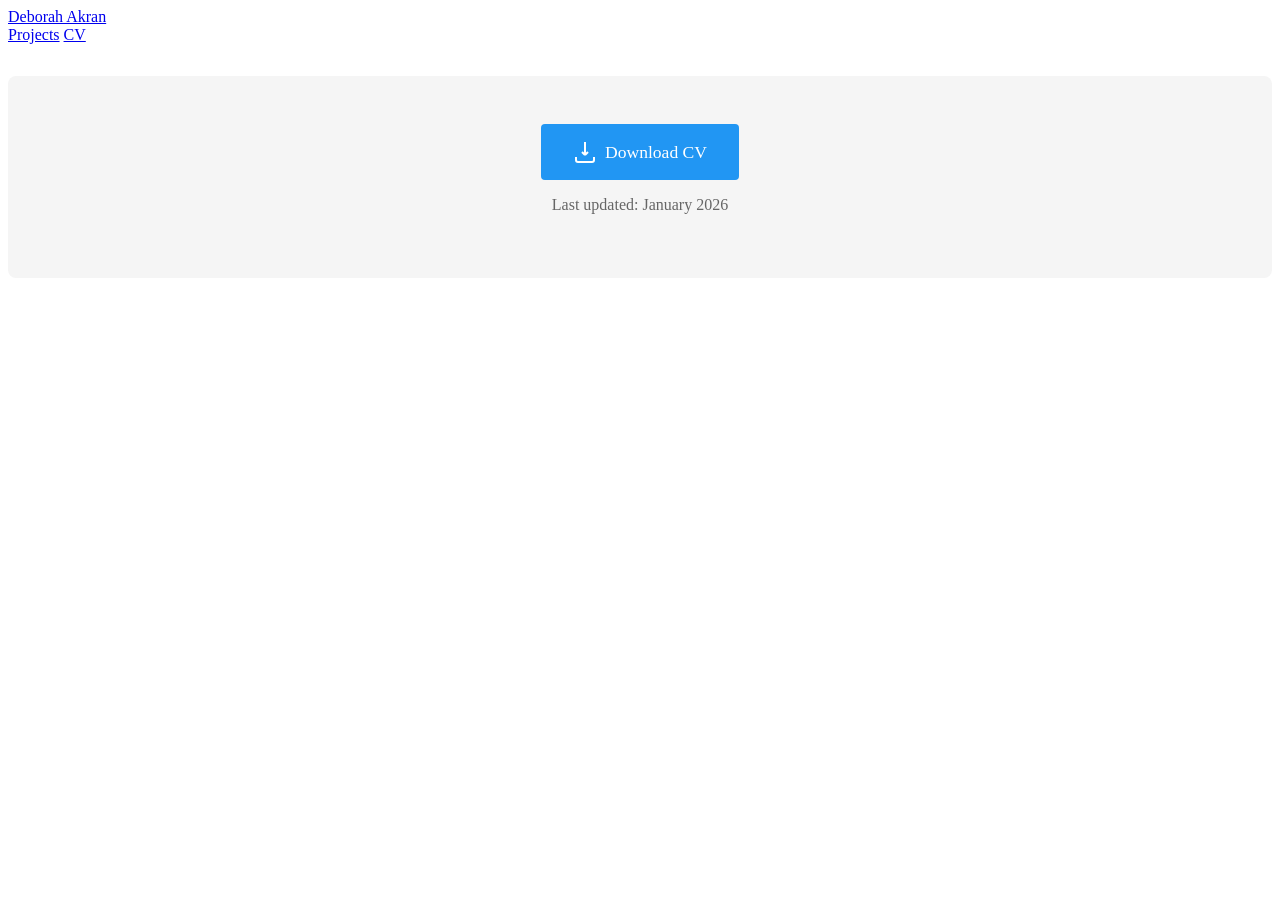
==== cv.html @ d65f22aa "Just updated my name and the last time I updated my resume" ====
<!DOCTYPE html>
<html lang="en">
<head>
    <meta charset="UTF-8">
    <meta name="viewport" content="width=device-width, initial-scale=1.0">
    <title>Academic Profile</title>
    <style>
        /* [Previous styles remain the same] */
        
        .cv-section {
            text-align: center;
            padding: 3rem;
            margin: 2rem 0;
            background: #f5f5f5;
            border-radius: 8px;
        }

        .cv-download-button {
            display: inline-flex;
            align-items: center;
            gap: 0.5rem;
            padding: 1rem 2rem;
            background-color: #2196F3;
            color: white;
            text-decoration: none;
            border-radius: 4px;
            transition: background-color 0.3s;
            font-size: 1.1rem;
        }

        .cv-download-button:hover {
            background-color: #1976D2;
        }

        .cv-icon {
            width: 24px;
            height: 24px;
        }

        .cv-description {
            margin-top: 1rem;
            color: #666;
        }
    </style>
</head>
<body>
    <div class="container">
        <nav>
            <a href="#" class="name-title">Deborah Akran</a>
            <div class="nav-links">
                <a href="#projects">Projects</a>
                <a href="#cv">CV</a>
            </div>
        </nav>

        <!-- Other sections remain the same -->

        <section id="cv" class="cv-section">
            <a href="files/Resume.pdf" class="cv-download-button" target="_blank">
                <svg class="cv-icon" viewBox="0 0 24 24" fill="none" stroke="currentColor" stroke-width="2">
                    <path d="M12 2v13m0 0l-3-3m3 3l3-3M3 17v3a2 2 0 002 2h14a2 2 0 002-2v-3"/>
                </svg>
                Download CV
            </a>
            <p class="cv-description">Last updated: January 2026</p>
        </section>
    </div>
</body>
</html>
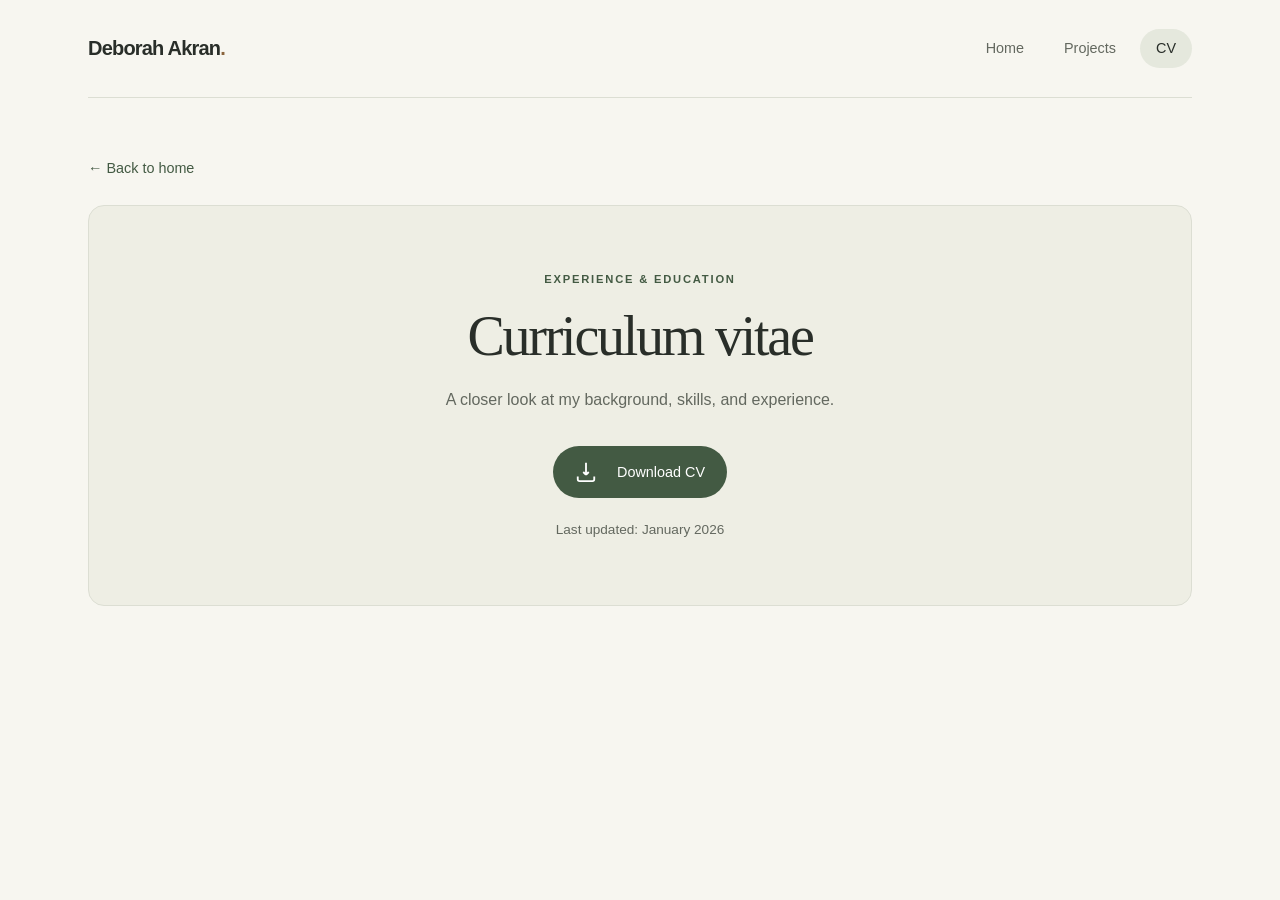
==== commit cb502b01: "Refresh portfolio styling and add home navigation" ====
--- a/cv.html
+++ b/cv.html
@@ -1,69 +1,36 @@
-<!DOCTYPE html>
-<html lang="en">
-<head>
-    <meta charset="UTF-8">
-    <meta name="viewport" content="width=device-width, initial-scale=1.0">
-    <title>Academic Profile</title>
-    <style>
-        /* [Previous styles remain the same] */
-        
-        .cv-section {
-            text-align: center;
-            padding: 3rem;
-            margin: 2rem 0;
-            background: #f5f5f5;
-            border-radius: 8px;
-        }
-
-        .cv-download-button {
-            display: inline-flex;
-            align-items: center;
-            gap: 0.5rem;
-            padding: 1rem 2rem;
-            background-color: #2196F3;
-            color: white;
-            text-decoration: none;
-            border-radius: 4px;
-            transition: background-color 0.3s;
-            font-size: 1.1rem;
-        }
-
-        .cv-download-button:hover {
-            background-color: #1976D2;
-        }
-
-        .cv-icon {
-            width: 24px;
-            height: 24px;
-        }
-
-        .cv-description {
-            margin-top: 1rem;
-            color: #666;
-        }
-    </style>
-</head>
-<body>
-    <div class="container">
-        <nav>
-            <a href="#" class="name-title">Deborah Akran</a>
-            <div class="nav-links">
-                <a href="#projects">Projects</a>
-                <a href="#cv">CV</a>
-            </div>
-        </nav>
-
-        <!-- Other sections remain the same -->
-
-        <section id="cv" class="cv-section">
-            <a href="files/Resume.pdf" class="cv-download-button" target="_blank">
-                <svg class="cv-icon" viewBox="0 0 24 24" fill="none" stroke="currentColor" stroke-width="2">
-                    <path d="M12 2v13m0 0l-3-3m3 3l3-3M3 17v3a2 2 0 002 2h14a2 2 0 002-2v-3"/>
-                </svg>
-                Download CV
-            </a>
-            <p class="cv-description">Last updated: January 2026</p>
-        </section>
-    </div>
-</body>
-</html>+<!DOCTYPE html>
+<html lang="en">
+<head>
+    <meta charset="UTF-8">
+    <meta name="viewport" content="width=device-width, initial-scale=1.0">
+    <title>CV - Deborah Akran</title>
+    <link rel="stylesheet" href="styles.css">
+</head>
+<body>
+    <div class="container">
+        <nav aria-label="Main navigation">
+            <a href="index.html" class="name-title">Deborah Akran<span class="brand-dot">.</span></a>
+            <div class="nav-links">
+                <a href="index.html">Home</a>
+                <a href="projects.html">Projects</a>
+                <a href="cv.html" aria-current="page">CV</a>
+            </div>
+        </nav>
+
+        <a class="back-link" href="index.html">&larr; Back to home</a>
+
+        <main id="cv" class="cv-section">
+            <p class="eyebrow">Experience &amp; education</p>
+            <h1 class="page-title">Curriculum vitae</h1>
+            <p class="cv-intro">A closer look at my background, skills, and experience.</p>
+            <a href="files/AkranDeborahRes.pdf" class="cv-download-button" download>
+                <svg class="cv-icon" viewBox="0 0 24 24" fill="none" stroke="currentColor" stroke-width="2">
+                    <path d="M12 2v13m0 0l-3-3m3 3l3-3M3 17v3a2 2 0 002 2h14a2 2 0 002-2v-3"/>
+                </svg>
+                Download CV
+            </a>
+            <p class="cv-description">Last updated: January 2026</p>
+        </main>
+    </div>
+</body>
+</html>
--- a/styles.css
+++ b/styles.css
@@ -0,0 +1,69 @@
+:root {
+    color-scheme: light;
+    --ink: #292e29;
+    --muted: #63685f;
+    --accent: #435a43;
+    --line: #dcded3;
+}
+* { box-sizing: border-box; margin: 0; padding: 0; }
+body { background: #f7f6f0; color: var(--ink); font-family: 'Segoe UI', sans-serif; line-height: 1.75; }
+a { color: var(--accent); }
+a:focus-visible { outline: 3px solid #8a643c; outline-offset: 5px; }
+.container { max-width: 1200px; margin: auto; padding: 0 3rem; }
+nav { display: flex; justify-content: space-between; align-items: center; gap: 1.5rem; padding: 1.8rem 0; border-bottom: 1px solid var(--line); margin-bottom: 3.5rem; }
+.name-title { color: var(--ink); text-decoration: none; font-size: 1.25rem; font-weight: 650; letter-spacing: -.04em; }
+.brand-dot { color: #8a643c; }
+.nav-links { display: flex; gap: .5rem; }
+.nav-links a { color: var(--muted); text-decoration: none; padding: .45rem 1rem; border-radius: 30px; font-size: .9rem; }
+.nav-links a:hover, .nav-links a[aria-current="page"] { background: #e5e8dd; color: var(--ink); }
+.profile-section { display: grid; grid-template-columns: 300px minmax(0, 1fr); gap: 4.5rem; align-items: start; padding-bottom: 4rem; }
+.profile-sidebar { background: #eeeee4; border: 1px solid var(--line); border-radius: 160px 160px 16px 16px; padding: 1.25rem; }
+.profile-image { display: block; width: 100%; aspect-ratio: 1 / 1.12; object-fit: cover; border-radius: 140px 140px 10px 10px; margin-bottom: 1.5rem; }
+.eyebrow { font-size: .7rem; text-transform: uppercase; letter-spacing: .16em; font-weight: 650; color: var(--accent); margin-bottom: .8rem; }
+.profile-sidebar .eyebrow { font-size: .62rem; letter-spacing: .1em; }
+.profile-sidebar h1 { font-family: Georgia, serif; font-size: 1.9rem; font-weight: 400; letter-spacing: -.04em; line-height: 1.2; }
+.interests { color: var(--muted); font-size: .85rem; margin: .8rem 0 1.3rem; }
+.social-links { border-top: 1px solid var(--line); padding-top: .8rem; display: flex; flex-direction: column; gap: .15rem; }
+.social-link { display: flex; align-items: center; gap: .65rem; padding: .45rem .25rem; font-size: .8rem; text-decoration: none; color: var(--ink); border-radius: 5px; }
+a.social-link:hover { background: #e0e4d6; }
+.social-link i { width: 18px; text-align: center; color: var(--accent); }
+.ttu-logo { width: 18px; height: 18px; object-fit: contain; }
+.main-content { padding-top: 1rem; }
+.main-content h2 { font-family: Georgia, 'Times New Roman', serif; font-size: clamp(2.8rem, 5vw, 4.5rem); font-weight: 400; line-height: 1.08; letter-spacing: -.055em; margin-bottom: 1.5rem; }
+.intro { font-size: 1.15rem; color: var(--accent); max-width: 32rem; margin-bottom: 2rem; }
+.content-block { font-size: .95rem; color: var(--muted); margin-bottom: 1.1rem; }
+.highlight-link { color: var(--accent); text-underline-offset: 3px; }
+.page-actions { display: flex; align-items: center; flex-wrap: wrap; gap: 1.6rem; margin-top: 2rem; }
+.button, .cv-download-button { display: inline-flex; align-items: center; justify-content: center; gap: 1.25rem; background: var(--accent); color: white; padding: .85rem 1.4rem; border-radius: 30px; text-decoration: none; font-size: .9rem; }
+.button:hover, .cv-download-button:hover { background: #2c402e; }
+.text-link { font-size: .9rem; text-underline-offset: 5px; }
+footer { border-top: 1px solid var(--line); padding: 1.5rem 0; display: flex; justify-content: space-between; gap: 1rem; font-size: .75rem; color: var(--muted); }
+.back-link { display: inline-block; margin-bottom: 1.5rem; text-decoration: none; font-size: .9rem; }
+.back-link:hover { text-decoration: underline; text-underline-offset: 4px; }
+.page-title { font-family: Georgia, serif; font-size: clamp(2.5rem, 5vw, 3.5rem); font-weight: 400; letter-spacing: -.04em; line-height: 1.2; margin-bottom: 2rem; }
+.cv-section { text-align: center; padding: 4rem 2rem; margin-bottom: 3rem; background: #eeeee4; border: 1px solid var(--line); border-radius: 16px; }
+.cv-section .page-title { margin-bottom: 1rem; }
+.cv-intro { margin-bottom: 2rem; color: var(--muted); }
+.cv-icon { width: 22px; height: 22px; }
+.cv-description { margin-top: 1.2rem; color: var(--muted); font-size: .85rem; }
+.project-card { background: #fdfcf8; border-color: var(--line); border-radius: 16px; }
+.project-title, .key-features li::before { color: var(--accent); }
+.skill-tag, .project-timeline { background: #e5e8dd; color: var(--accent); }
+@media (max-width: 850px) {
+    .container { padding: 0 1.5rem; }
+    .profile-section { grid-template-columns: 250px minmax(0, 1fr); gap: 2rem; }
+}
+@media (max-width: 640px) {
+    nav { flex-wrap: wrap; gap: .8rem; margin-bottom: 2rem; padding: 1.2rem 0; }
+    .nav-links { gap: .2rem; }
+    .nav-links a { padding: .45rem .75rem; }
+    .profile-section { grid-template-columns: 1fr; gap: 2.5rem; }
+    .profile-sidebar { width: 100%; max-width: 320px; justify-self: center; }
+    .main-content { padding-top: 0; }
+    .cv-section { padding: 2.5rem 1rem; }
+    footer { flex-wrap: wrap; }
+}
+@media (prefers-reduced-motion: reduce) {
+    *, *::before, *::after { transition: none !important; }
+    .project-card:hover { transform: none; }
+}
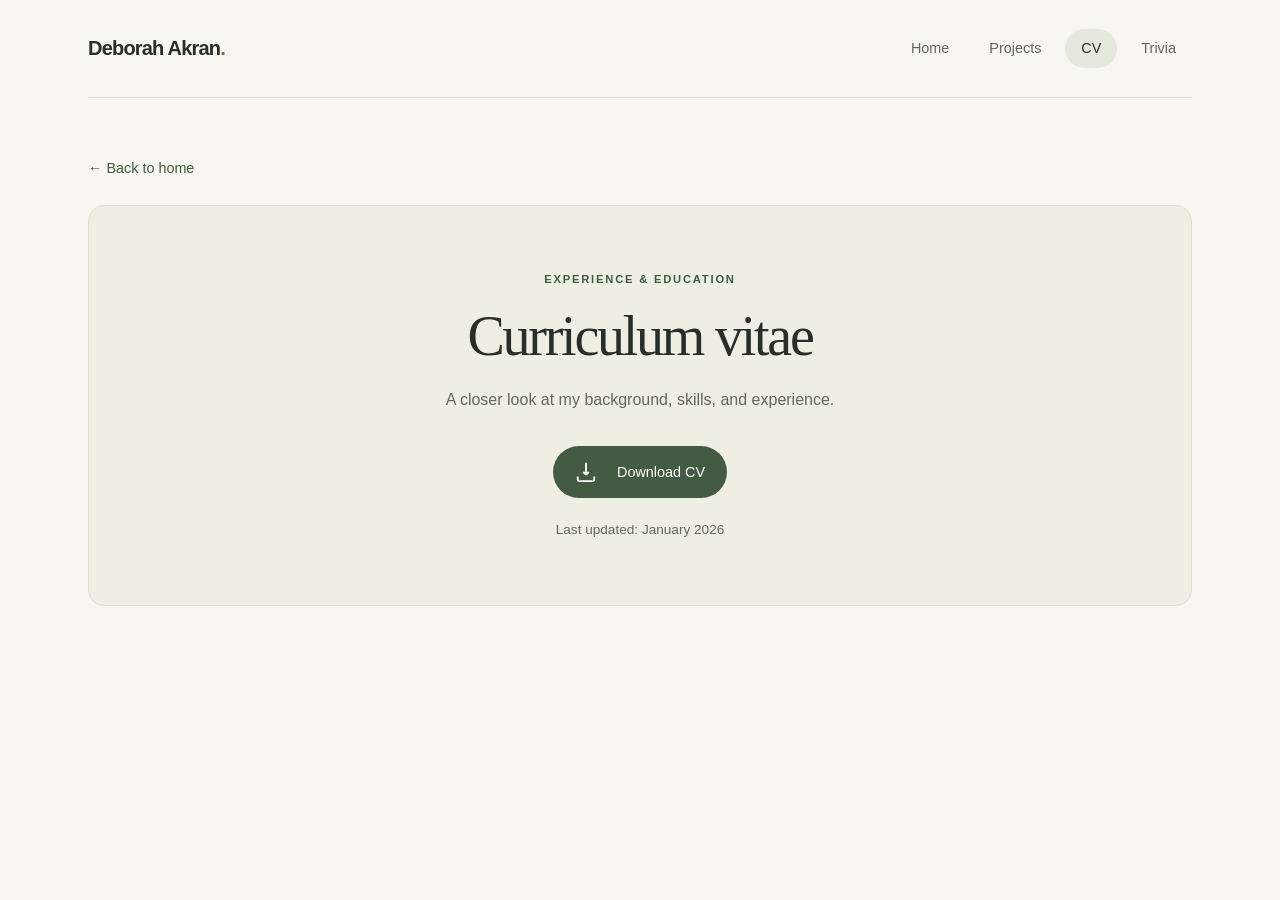
==== commit b2bacc11: "Add trivia page and refresh CV page layout" ====
--- a/cv.html
+++ b/cv.html
@@ -14,6 +14,7 @@
                 <a href="index.html">Home</a>
                 <a href="projects.html">Projects</a>
                 <a href="cv.html" aria-current="page">CV</a>
+                <a href="trivia.html">Trivia</a>
             </div>
         </nav>
 
--- a/styles.css
+++ b/styles.css
@@ -52,6 +52,8 @@
 @media (max-width: 850px) {
     .container { padding: 0 1.5rem; }
     .profile-section { grid-template-columns: 250px minmax(0, 1fr); gap: 2rem; }
+    .cv-grid { grid-template-columns: 1fr; gap: 3rem; }
+    .cv-side-col { border-top: 1px solid var(--line); padding-top: 3rem; }
 }
 @media (max-width: 640px) {
     nav { flex-wrap: wrap; gap: .8rem; margin-bottom: 2rem; padding: 1.2rem 0; }
@@ -67,3 +69,62 @@
     *, *::before, *::after { transition: none !important; }
     .project-card:hover { transform: none; }
 }
+
+/* CV Page Styles */
+.cv-layout { padding-bottom: 4rem; }
+.cv-header { border-bottom: 1px solid var(--line); padding-bottom: 2.5rem; margin-bottom: 3.5rem; }
+.cv-header .page-title { margin-bottom: .5rem; }
+.cv-actions { margin-top: 1.5rem; display: flex; gap: 1rem; }
+.cv-grid { display: grid; grid-template-columns: minmax(0, 1fr) 280px; gap: 4.5rem; }
+.cv-main-col { display: flex; flex-direction: column; gap: 3rem; }
+.cv-side-col { display: flex; flex-direction: column; gap: 3rem; }
+.cv-block { display: flex; flex-direction: column; gap: 1.5rem; }
+.cv-section-title { font-family: Georgia, serif; font-size: 1.5rem; font-weight: 400; color: var(--accent); border-bottom: 1px solid var(--line); padding-bottom: .5rem; margin-bottom: .5rem; }
+.cv-item { display: flex; flex-direction: column; gap: .5rem; }
+.cv-item-header { display: flex; justify-content: space-between; align-items: baseline; gap: 1rem; }
+.cv-item-title { font-size: 1.1rem; font-weight: 650; color: var(--ink); }
+.cv-item-date { font-size: .85rem; color: var(--muted); font-weight: 500; white-space: nowrap; }
+.cv-item-subtitle { font-size: .9rem; color: var(--accent); font-weight: 500; }
+.cv-item-bullets { padding-left: 1.25rem; font-size: .9rem; color: var(--muted); display: flex; flex-direction: column; gap: .4rem; }
+.cv-item-bullets li { list-style-type: square; }
+.skill-category { display: flex; flex-direction: column; gap: .5rem; margin-bottom: 1rem; }
+.skill-cat-title { font-size: .85rem; text-transform: uppercase; letter-spacing: .08em; color: var(--ink); font-weight: 650; }
+.skills-list { display: flex; flex-wrap: wrap; gap: .4rem; }
+.skills-list .skill-tag { padding: .3rem .75rem; font-size: .8rem; border-radius: 4px; }
+.cv-contact-list { list-style: none; display: flex; flex-direction: column; gap: .75rem; font-size: .85rem; color: var(--muted); }
+.cv-contact-list i { color: var(--accent); width: 16px; margin-right: .5rem; }
+
+/* Deborah trivia */
+.trivia-page { max-width: 720px; margin: 0 auto; padding-bottom: 4rem; }
+.trivia-page .page-title { margin-bottom: 1rem; }
+.trivia-intro { color: var(--muted); margin-bottom: 2rem; }
+.quiz-card { padding: clamp(1.25rem, 4vw, 2.5rem); background: #fdfcf8; border: 1px solid var(--line); border-radius: 16px; }
+.quiz-card[hidden], .quiz-card [hidden] { display: none; }
+.quiz-card h2 { font-size: clamp(1.35rem, 3vw, 1.8rem); line-height: 1.35; margin-bottom: 1.5rem; }
+.quiz-card button { font: inherit; cursor: pointer; min-height: 48px; }
+.quiz-card button:focus-visible { outline: 3px solid #8a643c; outline-offset: 4px; }
+.quiz-card .button { border: 0; }
+.quiz-answers { display: grid; gap: .75rem; }
+.quiz-answers button, .no-tip { border: 1px solid var(--line); border-radius: 8px; background: white; color: var(--ink); padding: .85rem 1rem; text-align: left; }
+.quiz-answers button:hover:not([aria-disabled]) { background: #eeeee4; border-color: var(--accent); }
+.quiz-answers button[aria-disabled] { cursor: default; }
+.quiz-answers .answer-correct { background: #e5eddf; border-color: #435a43; }
+.quiz-answers .answer-incorrect { background: #f8e8df; border-color: #a56642; }
+.quiz-feedback { margin: 1.25rem 0; color: var(--accent); }
+.quiz-feedback:empty { margin: 0; }
+.tip-card { text-align: center; }
+.tip-card h2 { font-size: 2.3rem; margin: 1rem 0 .5rem; }
+.quiz-score { color: var(--accent); font-weight: 600; }
+.pretend-note { color: var(--muted); font-size: .85rem; margin: 1rem 0 1.5rem; }
+.tip-options { display: grid; grid-template-columns: repeat(3, 1fr); gap: .75rem; }
+.tip-options button { border: 0; border-radius: 8px; padding: 1.25rem .5rem; background: var(--accent); color: white; font-size: 1.75rem; font-weight: 600; }
+.tip-options button:hover { background: #2c402e; }
+.tip-options span { display: block; font-size: .75rem; font-weight: 400; margin-top: .4rem; }
+.no-tip { width: 100%; text-align: center; margin-top: .75rem; }
+.no-tip:hover { background: #eeeee4; }
+#receipt .text-link { display: block; margin-top: 1.25rem; }
+@media (max-width: 400px) {
+    .tip-options { gap: .4rem; }
+    .tip-options button { font-size: 1.4rem; }
+    .tip-options span { font-size: .7rem; }
+}
